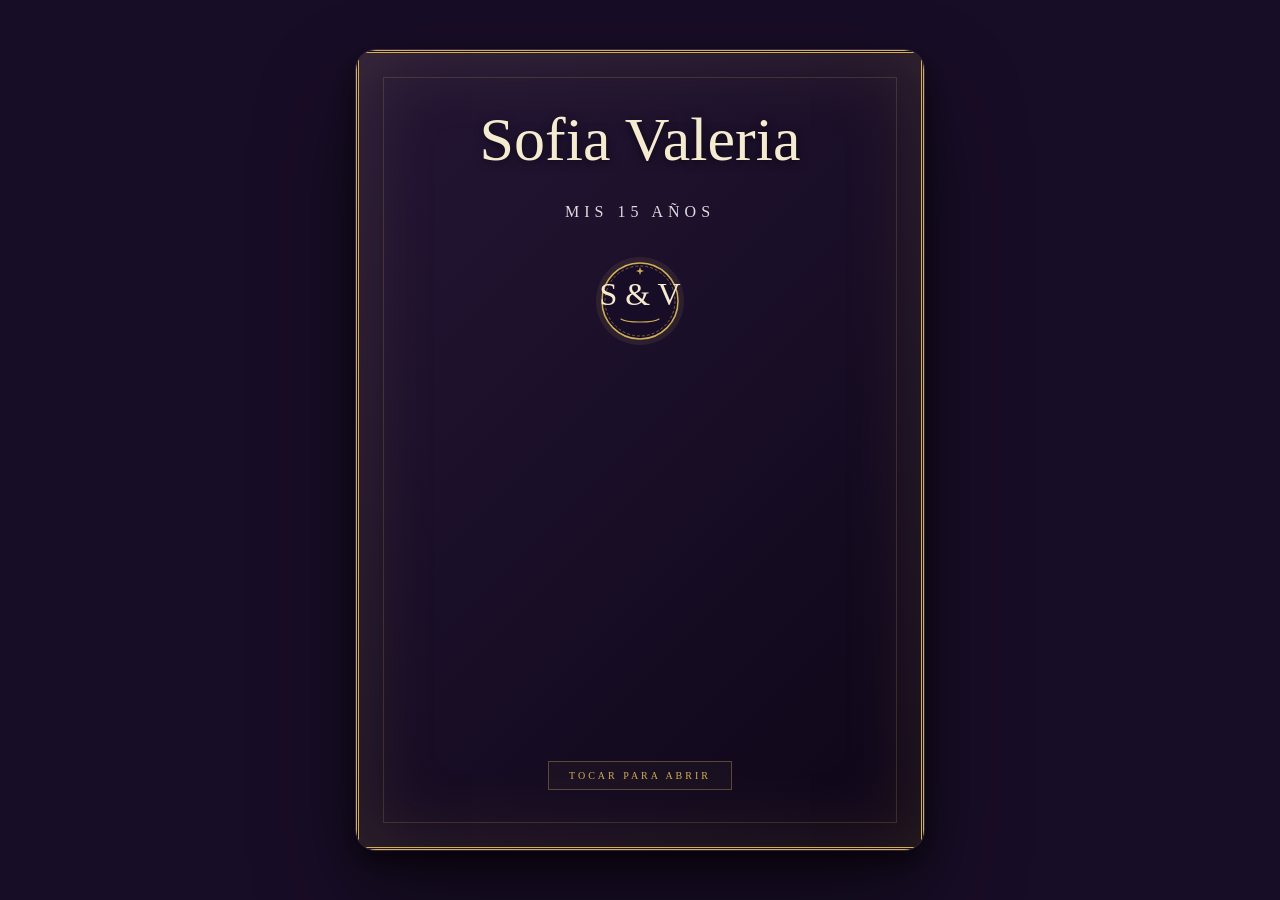
==== tarjeta.html @ 2994bbd8 "Add files via upload" ====
<!DOCTYPE html>
<html lang="es">
<head>
  <meta charset="UTF-8">
  <meta name="viewport" content="width=device-width, initial-scale=1.0, viewport-fit=cover">
  <title>Invitación D &amp; V</title>

  <style>
    *, *::before, *::after { box-sizing: border-box; margin: 0; padding: 0; }
    html, body { height: 100%; }

    body {
      min-height: 100dvh;
      display: flex;
      justify-content: center;
      align-items: center;
      background: #180d26;
      overflow: hidden;
      font-family: Georgia, serif;
      padding: env(safe-area-inset-top)
               env(safe-area-inset-right)
               env(safe-area-inset-bottom)
               env(safe-area-inset-left);
    }

    body::before {
      content: "";
      position: fixed;
      inset: -15%;
      background: url("tarjeta/tarjeta.png") center / cover no-repeat;
      filter: blur(45px) brightness(0.4) saturate(1.5);
      opacity: 0.5;
      z-index: 0;
    }

    .card {
      position: relative;
      z-index: 1;
      overflow: hidden;
      animation: cardIn 0.85s cubic-bezier(.22,.61,.36,1) both;
      aspect-ratio: 1240 / 1748;
      height: 100dvh;
      max-height: 100dvh;
      width: auto;
      max-width: 100vw;
      border-radius: 0;
      box-shadow: none;
    }

    @media (min-width: 600px) {
      .card {
        height: min(90dvh, 800px);
        max-width: min(90vw, 568px);
        border-radius: 20px;
        box-shadow:
          0 0 0 1px rgba(212,160,140,0.20),
          0 12px 30px rgba(0,0,0,0.60),
          0 50px 100px rgba(0,0,0,0.45);
      }
    }

    @media (max-height: 500px) and (orientation: landscape) {
      .card {
        height: 96dvh;
        border-radius: 10px;
        box-shadow: 0 4px 30px rgba(0,0,0,0.5);
      }
    }

    @keyframes cardIn {
      from { opacity: 0; transform: scale(0.94) translateY(16px); }
      to   { opacity: 1; transform: scale(1)    translateY(0); }
    }

    .card img {
      width: 100%;
      height: 100%;
      object-fit: contain;
      background: #07112b;
      display: block;
      transition: filter 0.9s ease, transform 0.9s ease;
      user-select: none;
      -webkit-user-drag: none;
    }

    .card.open img {
      filter: brightness(0.3) blur(6px);
      transform: scale(1.06);
    }

    video {
      position: absolute;
      inset: 0;
      width: 100%;
      height: 100%;
      object-fit: contain;
      background: #07112b;
      opacity: 0;
      transition: opacity 1.3s ease;
      pointer-events: none;
    }
    .card.open video { opacity: 1; }

    .btn {
      position: absolute;
      inset: 0;
      background: transparent;
      border: none;
      cursor: pointer;
      -webkit-tap-highlight-color: transparent;
    }
    .btn:focus-visible {
      outline: 2px solid rgba(255,200,180,0.5);
      outline-offset: -8px;
    }

    .ripple {
      position: absolute;
      border-radius: 50%;
      background: rgba(255, 190, 160, 0.28);
      transform: scale(0);
      animation: rippleAnim 0.75s linear forwards;
      pointer-events: none;
    }
    @keyframes rippleAnim {
      to { transform: scale(4.5); opacity: 0; }
    }

    /* ── Nombre del invitado flotante ── */
    .nombre-tag {
      position: absolute;
      bottom: 24px;
      left: 0; right: 0;
      text-align: center;
      font-family: 'Great Vibes', cursive, Georgia, serif;
      font-size: clamp(22px, 6vw, 38px);
      color: rgba(255,255,255,0.85);
      text-shadow: 0 2px 12px rgba(0,0,0,0.6);
      letter-spacing: 1px;
      pointer-events: none;
      opacity: 0;
      transform: translateY(8px);
      transition: opacity 1s ease 0.5s, transform 1s ease 0.5s;
      z-index: 2;
    }
    /* Se hace visible junto con la card */
    .nombre-tag.show {
      opacity: 1;
      transform: translateY(0);
    }
    /* Se oculta cuando se abre */
    .card.open .nombre-tag {
      opacity: 0;
      transition: opacity 0.4s ease;
    }

    /* ── Royal envelope fallback design ── */
    .card-fallback {
      position: absolute;
      inset: 0;
      background: linear-gradient(135deg, #241635 0%, #0e0618 100%);
      display: flex;
      flex-direction: column;
      align-items: center;
      justify-content: center;
      padding: 24px;
      text-align: center;
      z-index: 1;
      border: 3px double #d0af58;
      box-shadow: inset 0 0 80px rgba(208, 175, 88, 0.15);
      transition: filter 0.9s ease, transform 0.9s ease;
    }
    .card.open .card-fallback {
      filter: brightness(0.2) blur(8px);
      transform: scale(1.08);
    }
    .card-fallback-inner {
      border: 1px solid rgba(208, 175, 88, 0.18);
      padding: 32px 16px;
      height: 100%;
      width: 100%;
      display: flex;
      flex-direction: column;
      align-items: center;
      justify-content: center;
      box-sizing: border-box;
    }
    .cf-names {
      font-family: 'Great Vibes', cursive, Georgia, serif;
      font-weight: 400;
      font-size: clamp(48px, 12vw, 78px);
      color: #f4ebd0;
      text-shadow: 0 2px 10px rgba(0, 0, 0, 0.6);
      line-height: .95;
      margin-bottom: 12px;
    }
    .cf-amp {
      font-family: 'Great Vibes', cursive, Georgia, serif;
      font-size: clamp(32px, 6vw, 44px);
      color: #d0af58;
      display: block;
      margin: -4px 0;
    }
    .cf-title {
      font-family: Georgia, serif;
      font-size: clamp(13px, 3vw, 16px);
      letter-spacing: 5px;
      text-transform: uppercase;
      color: #ffffff;
      margin: 20px 0 40px;
      opacity: 0.85;
    }
    .cf-seal {
      width: 100px;
      height: 100px;
      margin-bottom: 24px;
      animation: pulseSeal 2s ease-in-out infinite;
    }
    @keyframes pulseSeal {
      0%, 100% { transform: scale(1); filter: drop-shadow(0 0 4px rgba(208, 175, 88, 0.3)); }
      50% { transform: scale(1.06); filter: drop-shadow(0 0 16px rgba(208, 175, 88, 0.6)); }
    }
    .cf-cta {
      font-family: Georgia, serif;
      font-size: 10px;
      letter-spacing: 3px;
      color: #d0af58;
      text-transform: uppercase;
      border: 1px solid rgba(208, 175, 88, 0.35);
      padding: 8px 20px;
      background: rgba(208,175,88,0.03);
      margin-top: auto;
    }
  </style>

  <!-- Fuente script para el nombre (misma que index.html) -->
  <link href="https://fonts.googleapis.com/css2 family=Great Vibes&amp;display=swap" rel="stylesheet">
</head>
<body>

  <div class="card" id="card">

    <!-- Fallback envelope displayed dynamically if image file is transparent, empty or fails -->
    <div class="card-fallback" id="card-fallback">
      <div class="card-fallback-inner">
        <h1 class="cf-names" style="font-size: clamp(38px, 10vw, 62px); margin-bottom: 24px;">
          Sofia Valeria
        </h1>
        <p class="cf-title" style="margin-top: 10px; margin-bottom: 30px;">Mis 15 Años</p>
        
        <!-- Beautiful pulsing wax seal SVG -->
        <div class="cf-seal">
          <svg viewBox="0 0 200 200" fill="none" xmlns="http://www.w3.org/2000/svg" style="width: 100%; height: 100%;">
            <path d="M100 12 C51 12, 12 51, 12 100 C12 149, 51 188, 100 188 C149 188, 188 149, 188 100 C188 51, 149 12, 100 12 Z" fill="#d0af58" opacity="0.1" />
            <circle cx="100" cy="100" r="76" stroke="#d0af58" stroke-width="3" fill="#180d26" />
            <circle cx="100" cy="100" r="70" stroke="#d0af58" stroke-width="1" stroke-dasharray="6 4" />
            <text x="100" y="108" font-family="'Great Vibes', cursive, Georgia, serif" font-size="64" fill="#f4ebd0" text-anchor="middle">S &amp; V</text>
            <path d="M62 136 C72 144, 128 144, 138 136" stroke="#d0af58" stroke-width="2.2" stroke-linecap="round" />
            <path d="M100 32 L102 38 L108 40 L102 42 L100 48 L98 42 L92 40 L98 38 Z" fill="#d0af58" />
          </svg>
        </div>

        <div class="cf-cta">Tocar Para Abrir</div>
      </div>
    </div>

    <!-- Fallback check overlay: if image exists, image fits cleanly on top -->
    <img src="tarjeta/tarjeta.png" alt="Invitación Sofia Valeria" draggable="false" id="tarjeta-img" style="position: absolute; inset:0; z-index: 2;">

    <video id="video" playsinline preload="metadata">
      <source src="tarjeta/tarjeta.mp4" type="video/mp4">
    </video>

    <!-- Nombre del invitado sobre la tarjeta -->
    <div class="nombre-tag" id="nombre-tag"></div>

    <button class="btn" id="btn" aria-label="Abrir invitación" style="z-index: 3;"></button>

  </div>

  <script>
    /* ── 1. Leer los parámetros de la URL ── */
    const params  = new URLSearchParams(window.location.search);
    const familia = params.get("familia") || "";
    const pases   = params.get("pases")   || "1";

    /* ── 2. Mostrar nombre del invitado en la tarjeta ── */
    const tag = document.getElementById("nombre-tag");
    if (familia) {
      tag.textContent = familia;
      /* pequeño delay para que aparezca suave tras la animación de entrada */
      setTimeout(() => tag.classList.add("show"), 600);
    }

    /* ── 3. Construir la URL de destino CON los parámetros ── */
    const destino = "index.html?familia=" + encodeURIComponent(familia)
                                + "&pases=" + encodeURIComponent(pases);

    /* ── 4. Lógica del botón ── */
    const card  = document.getElementById("card");
    const video = document.getElementById("video");
    const btn   = document.getElementById("btn");
    const tImg  = document.getElementById("tarjeta-img");

    /* Hide image overlay if file is empty / broken */
    tImg.addEventListener("error", () => {
      tImg.style.display = "none";
    });
    // Double check on load for empty file
    setTimeout(() => {
      if (tImg.complete && (tImg.naturalWidth === 0 || tImg.naturalHeight === 0)) {
        tImg.style.display = "none";
      }
    }, 400);

    let isTransitioning = false;

    btn.addEventListener("click", function(e) {
      if (isTransitioning) return;
      isTransitioning = true;

      /* Ripple */
      const rect = card.getBoundingClientRect();
      const size = Math.max(rect.width, rect.height) * 0.65;
      const rpl  = document.createElement("span");
      rpl.className = "ripple";
      Object.assign(rpl.style, {
        width:  size + "px",
        height: size + "px",
        left:   (e.clientX - rect.left  - size / 2) + "px",
        top:    (e.clientY - rect.top   - size / 2) + "px",
        zIndex: "4"
      });
      card.appendChild(rpl);
      setTimeout(() => rpl.remove(), 800);

      /* Abrir tarjeta y reproducir vídeo si es válido */
      card.classList.add("open");
      
      let playTriggered = false;
      video.play()
        .then(() => { playTriggered = true; })
        .catch(() => {});

      /* ── Redirigir CONSERVANDO familia y pases con tiempo dinámico inteligente ── */
      setTimeout(() => {
        window.location.href = destino;
      }, playTriggered ? 4800 : 1300); //snappy transition if no video can play!
    });
  </script>

</body>
</html>
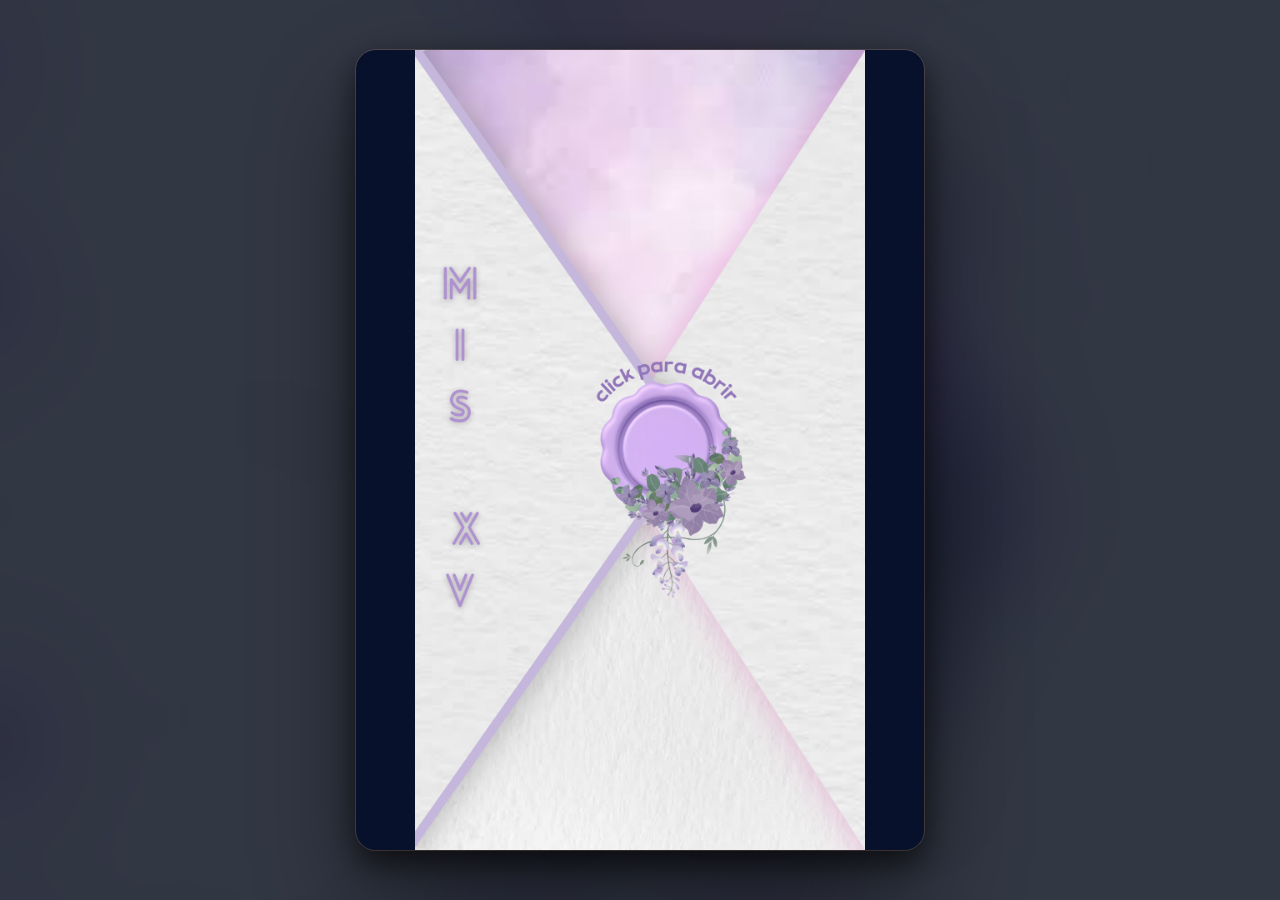
==== commit 726c7890: "version2" ====
--- a/tarjeta.html
+++ b/tarjeta.html
@@ -3,7 +3,7 @@
 <head>
   <meta charset="UTF-8">
   <meta name="viewport" content="width=device-width, initial-scale=1.0, viewport-fit=cover">
-  <title>Invitación D &amp; V</title>
+  <title>Invitación Mis XV años</title>
 
   <style>
     *, *::before, *::after { box-sizing: border-box; margin: 0; padding: 0; }
@@ -14,7 +14,7 @@
       display: flex;
       justify-content: center;
       align-items: center;
-      background: #180d26;
+      background: #07112b;
       overflow: hidden;
       font-family: Georgia, serif;
       padding: env(safe-area-inset-top)
@@ -153,119 +153,16 @@
       opacity: 0;
       transition: opacity 0.4s ease;
     }
-
-    /* ── Royal envelope fallback design ── */
-    .card-fallback {
-      position: absolute;
-      inset: 0;
-      background: linear-gradient(135deg, #241635 0%, #0e0618 100%);
-      display: flex;
-      flex-direction: column;
-      align-items: center;
-      justify-content: center;
-      padding: 24px;
-      text-align: center;
-      z-index: 1;
-      border: 3px double #d0af58;
-      box-shadow: inset 0 0 80px rgba(208, 175, 88, 0.15);
-      transition: filter 0.9s ease, transform 0.9s ease;
-    }
-    .card.open .card-fallback {
-      filter: brightness(0.2) blur(8px);
-      transform: scale(1.08);
-    }
-    .card-fallback-inner {
-      border: 1px solid rgba(208, 175, 88, 0.18);
-      padding: 32px 16px;
-      height: 100%;
-      width: 100%;
-      display: flex;
-      flex-direction: column;
-      align-items: center;
-      justify-content: center;
-      box-sizing: border-box;
-    }
-    .cf-names {
-      font-family: 'Great Vibes', cursive, Georgia, serif;
-      font-weight: 400;
-      font-size: clamp(48px, 12vw, 78px);
-      color: #f4ebd0;
-      text-shadow: 0 2px 10px rgba(0, 0, 0, 0.6);
-      line-height: .95;
-      margin-bottom: 12px;
-    }
-    .cf-amp {
-      font-family: 'Great Vibes', cursive, Georgia, serif;
-      font-size: clamp(32px, 6vw, 44px);
-      color: #d0af58;
-      display: block;
-      margin: -4px 0;
-    }
-    .cf-title {
-      font-family: Georgia, serif;
-      font-size: clamp(13px, 3vw, 16px);
-      letter-spacing: 5px;
-      text-transform: uppercase;
-      color: #ffffff;
-      margin: 20px 0 40px;
-      opacity: 0.85;
-    }
-    .cf-seal {
-      width: 100px;
-      height: 100px;
-      margin-bottom: 24px;
-      animation: pulseSeal 2s ease-in-out infinite;
-    }
-    @keyframes pulseSeal {
-      0%, 100% { transform: scale(1); filter: drop-shadow(0 0 4px rgba(208, 175, 88, 0.3)); }
-      50% { transform: scale(1.06); filter: drop-shadow(0 0 16px rgba(208, 175, 88, 0.6)); }
-    }
-    .cf-cta {
-      font-family: Georgia, serif;
-      font-size: 10px;
-      letter-spacing: 3px;
-      color: #d0af58;
-      text-transform: uppercase;
-      border: 1px solid rgba(208, 175, 88, 0.35);
-      padding: 8px 20px;
-      background: rgba(208,175,88,0.03);
-      margin-top: auto;
-    }
   </style>
 
   <!-- Fuente script para el nombre (misma que index.html) -->
-  <link href="https://fonts.googleapis.com/css2 family=Great Vibes&amp;display=swap" rel="stylesheet">
+  <link href="https://fonts.googleapis.com/css2?family=Great+Vibes&display=swap" rel="stylesheet">
 </head>
 <body>
 
   <div class="card" id="card">
 
-    <!-- Fallback envelope displayed dynamically if image file is transparent, empty or fails -->
-    <div class="card-fallback" id="card-fallback">
-      <div class="card-fallback-inner">
-        <h1 class="cf-names" style="font-size: clamp(38px, 10vw, 62px); margin-bottom: 24px;">
-          Sofia Valeria
-        </h1>
-        <p class="cf-title" style="margin-top: 10px; margin-bottom: 30px;">Mis 15 Años</p>
-        
-        <!-- Beautiful pulsing wax seal SVG -->
-        <div class="cf-seal">
-          <svg viewBox="0 0 200 200" fill="none" xmlns="http://www.w3.org/2000/svg" style="width: 100%; height: 100%;">
-            <path d="M100 12 C51 12, 12 51, 12 100 C12 149, 51 188, 100 188 C149 188, 188 149, 188 100 C188 51, 149 12, 100 12 Z" fill="#d0af58" opacity="0.1" />
-            <circle cx="100" cy="100" r="76" stroke="#d0af58" stroke-width="3" fill="#180d26" />
-            <circle cx="100" cy="100" r="70" stroke="#d0af58" stroke-width="1" stroke-dasharray="6 4" />
-            <text x="100" y="108" font-family="'Great Vibes', cursive, Georgia, serif" font-size="64" fill="#f4ebd0" text-anchor="middle">S &amp; V</text>
-            <path d="M62 136 C72 144, 128 144, 138 136" stroke="#d0af58" stroke-width="2.2" stroke-linecap="round" />
-            <path d="M100 32 L102 38 L108 40 L102 42 L100 48 L98 42 L92 40 L98 38 Z" fill="#d0af58" />
-          </svg>
-        </div>
-
-        <div class="cf-cta">Tocar Para Abrir</div>
-      </div>
-    </div>
-
-    <!-- Fallback check overlay: if image exists, image fits cleanly on top -->
-    <img src="tarjeta/tarjeta.png" alt="Invitación Sofia Valeria" draggable="false" id="tarjeta-img" style="position: absolute; inset:0; z-index: 2;">
+    <img src="tarjeta/tarjeta.png" alt="Invitación Mis XV años" draggable="false">
 
     <video id="video" playsinline preload="metadata">
       <source src="tarjeta/tarjeta.mp4" type="video/mp4">
@@ -274,50 +171,34 @@
     <!-- Nombre del invitado sobre la tarjeta -->
     <div class="nombre-tag" id="nombre-tag"></div>
 
-    <button class="btn" id="btn" aria-label="Abrir invitación" style="z-index: 3;"></button>
+    <button class="btn" id="btn" aria-label="Abrir invitación"></button>
 
   </div>
 
   <script>
     /* ── 1. Leer los parámetros de la URL ── */
-    const params  = new URLSearchParams(window.location.search);
-    const familia = params.get("familia") || "";
-    const pases   = params.get("pases")   || "1";
+    const params    = new URLSearchParams(window.location.search);
+    const invitados = params.get("invitados") || "";
+    const pases     = params.get("pases")     || "1";
 
     /* ── 2. Mostrar nombre del invitado en la tarjeta ── */
     const tag = document.getElementById("nombre-tag");
-    if (familia) {
-      tag.textContent = familia;
+    if (invitados) {
+      tag.textContent = invitados;
       /* pequeño delay para que aparezca suave tras la animación de entrada */
       setTimeout(() => tag.classList.add("show"), 600);
     }
 
     /* ── 3. Construir la URL de destino CON los parámetros ── */
-    const destino = "index.html?familia=" + encodeURIComponent(familia)
-                                + "&pases=" + encodeURIComponent(pases);
+    const destino = "index.html?invitados=" + encodeURIComponent(invitados)
+                                  + "&pases=" + encodeURIComponent(pases);
 
     /* ── 4. Lógica del botón ── */
     const card  = document.getElementById("card");
     const video = document.getElementById("video");
     const btn   = document.getElementById("btn");
-    const tImg  = document.getElementById("tarjeta-img");
-
-    /* Hide image overlay if file is empty / broken */
-    tImg.addEventListener("error", () => {
-      tImg.style.display = "none";
-    });
-    // Double check on load for empty file
-    setTimeout(() => {
-      if (tImg.complete && (tImg.naturalWidth === 0 || tImg.naturalHeight === 0)) {
-        tImg.style.display = "none";
-      }
-    }, 400);
-
-    let isTransitioning = false;
 
     btn.addEventListener("click", function(e) {
-      if (isTransitioning) return;
-      isTransitioning = true;
 
       /* Ripple */
       const rect = card.getBoundingClientRect();
@@ -328,26 +209,21 @@
         width:  size + "px",
         height: size + "px",
         left:   (e.clientX - rect.left  - size / 2) + "px",
-        top:    (e.clientY - rect.top   - size / 2) + "px",
-        zIndex: "4"
+        top:    (e.clientY - rect.top   - size / 2) + "px"
       });
       card.appendChild(rpl);
       setTimeout(() => rpl.remove(), 800);
 
-      /* Abrir tarjeta y reproducir vídeo si es válido */
+      /* Abrir tarjeta y reproducir vídeo */
       card.classList.add("open");
-      
-      let playTriggered = false;
-      video.play()
-        .then(() => { playTriggered = true; })
-        .catch(() => {});
-
-      /* ── Redirigir CONSERVANDO familia y pases con tiempo dinámico inteligente ── */
+      video.play().catch(() => {});
+
+      /* ── Redirigir CONSERVANDO invitados y pases ── */
       setTimeout(() => {
         window.location.href = destino;
-      }, playTriggered ? 4800 : 1300); //snappy transition if no video can play!
+      }, 5000);
     });
   </script>
 
 </body>
-</html>+</html>
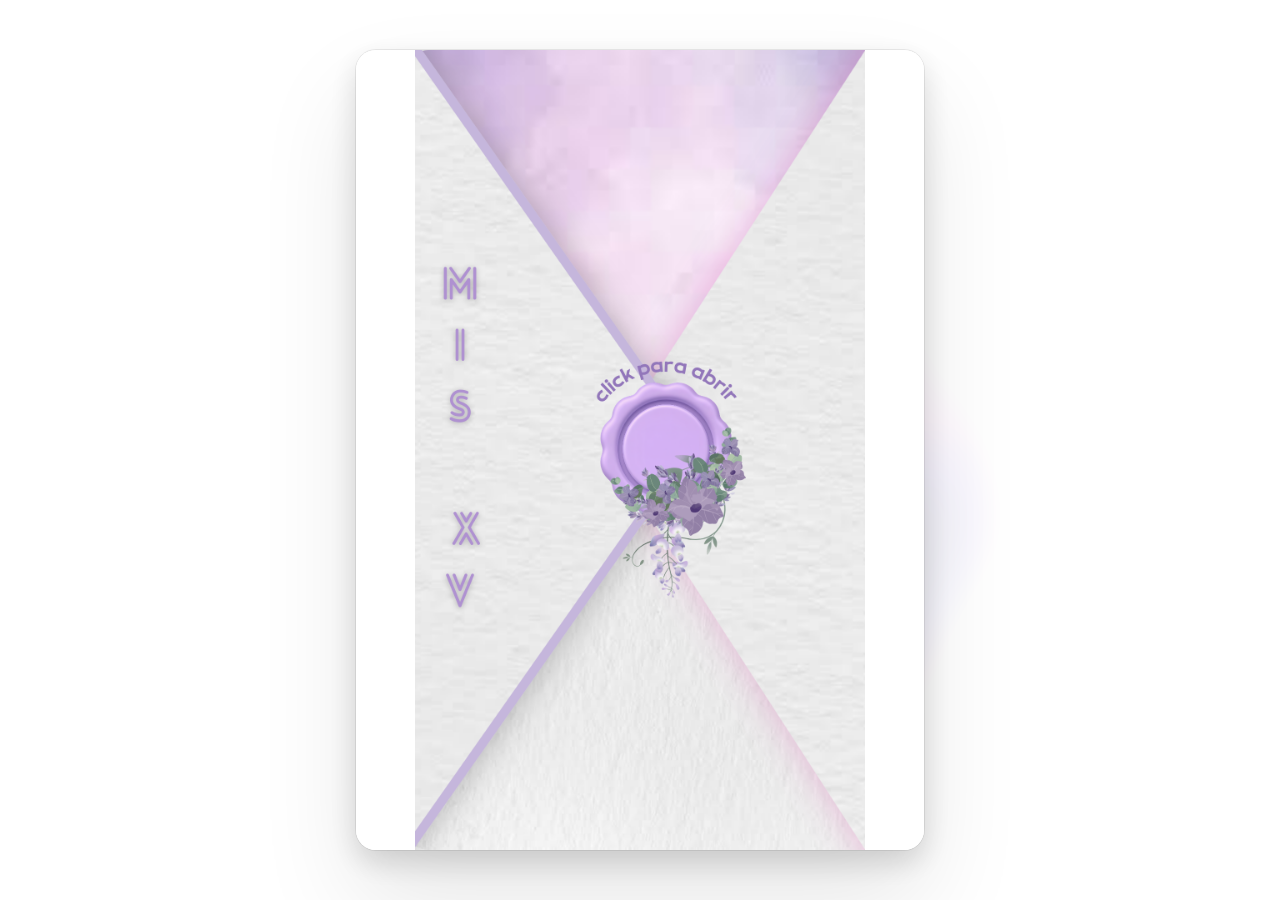
==== commit eafb5ea6: "Refactor styles for invitation card and elements Updated background color and filter effects for the" ====
--- a/tarjeta.html
+++ b/tarjeta.html
@@ -14,7 +14,7 @@
       display: flex;
       justify-content: center;
       align-items: center;
-      background: #07112b;
+      background: #ffffff;
       overflow: hidden;
       font-family: Georgia, serif;
       padding: env(safe-area-inset-top)
@@ -28,8 +28,8 @@
       position: fixed;
       inset: -15%;
       background: url("tarjeta/tarjeta.png") center / cover no-repeat;
-      filter: blur(45px) brightness(0.4) saturate(1.5);
-      opacity: 0.5;
+      filter: blur(45px) brightness(1.4) saturate(1.1);
+      opacity: 0.25;
       z-index: 0;
     }
 
@@ -53,9 +53,9 @@
         max-width: min(90vw, 568px);
         border-radius: 20px;
         box-shadow:
-          0 0 0 1px rgba(212,160,140,0.20),
-          0 12px 30px rgba(0,0,0,0.60),
-          0 50px 100px rgba(0,0,0,0.45);
+          0 0 0 1px rgba(0,0,0,0.08),
+          0 12px 30px rgba(0,0,0,0.15),
+          0 50px 100px rgba(0,0,0,0.10);
       }
     }
 
@@ -63,7 +63,7 @@
       .card {
         height: 96dvh;
         border-radius: 10px;
-        box-shadow: 0 4px 30px rgba(0,0,0,0.5);
+        box-shadow: 0 4px 30px rgba(0,0,0,0.12);
       }
     }
 
@@ -76,7 +76,7 @@
       width: 100%;
       height: 100%;
       object-fit: contain;
-      background: #07112b;
+      background: #ffffff;
       display: block;
       transition: filter 0.9s ease, transform 0.9s ease;
       user-select: none;
@@ -84,7 +84,7 @@
     }
 
     .card.open img {
-      filter: brightness(0.3) blur(6px);
+      filter: brightness(1.05) blur(6px);
       transform: scale(1.06);
     }
 
@@ -94,7 +94,7 @@
       width: 100%;
       height: 100%;
       object-fit: contain;
-      background: #07112b;
+      background: #ffffff;
       opacity: 0;
       transition: opacity 1.3s ease;
       pointer-events: none;
@@ -110,14 +110,14 @@
       -webkit-tap-highlight-color: transparent;
     }
     .btn:focus-visible {
-      outline: 2px solid rgba(255,200,180,0.5);
+      outline: 2px solid rgba(140,110,189,0.5);
       outline-offset: -8px;
     }
 
     .ripple {
       position: absolute;
       border-radius: 50%;
-      background: rgba(255, 190, 160, 0.28);
+      background: rgba(140, 110, 189, 0.20);
       transform: scale(0);
       animation: rippleAnim 0.75s linear forwards;
       pointer-events: none;
@@ -126,20 +126,20 @@
       to { transform: scale(4.5); opacity: 0; }
     }
 
-    /* ── Nombre del invitado flotante ── */
+    /* ── Nombre del invitado flotante (arriba) ── */
     .nombre-tag {
       position: absolute;
-      bottom: 24px;
+      top: 24px;
       left: 0; right: 0;
       text-align: center;
       font-family: 'Great Vibes', cursive, Georgia, serif;
       font-size: clamp(22px, 6vw, 38px);
-      color: rgba(255,255,255,0.85);
-      text-shadow: 0 2px 12px rgba(0,0,0,0.6);
+      color: rgba(20,20,20,0.85);
+      text-shadow: 0 2px 10px rgba(255,255,255,0.7);
       letter-spacing: 1px;
       pointer-events: none;
       opacity: 0;
-      transform: translateY(8px);
+      transform: translateY(-8px);
       transition: opacity 1s ease 0.5s, transform 1s ease 0.5s;
       z-index: 2;
     }
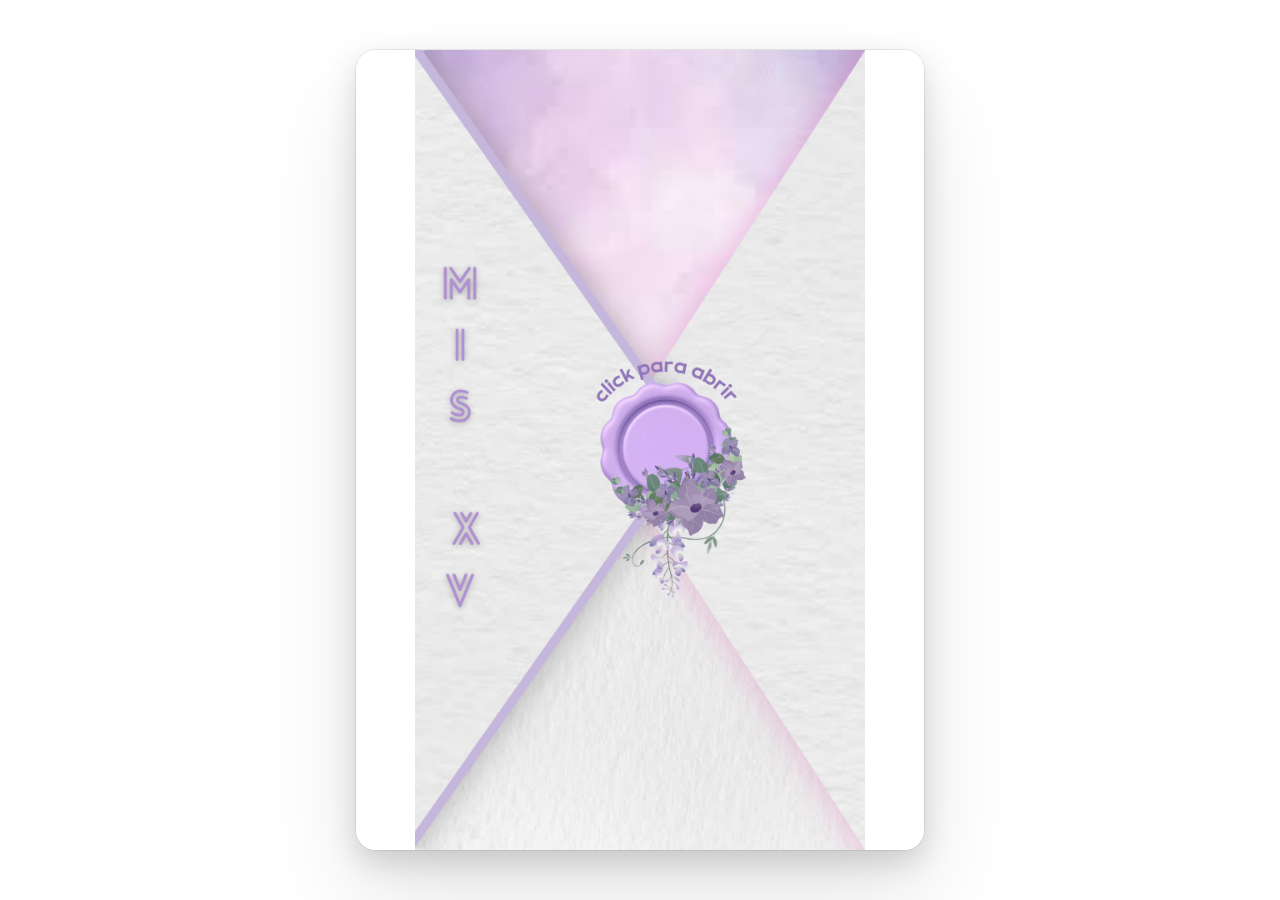
==== commit 8480f7c0: "Fix HTML formatting and clean up code" ====
--- a/tarjeta.html
+++ b/tarjeta.html
@@ -21,16 +21,6 @@
                env(safe-area-inset-right)
                env(safe-area-inset-bottom)
                env(safe-area-inset-left);
-    }
-
-    body::before {
-      content: "";
-      position: fixed;
-      inset: -15%;
-      background: url("tarjeta/tarjeta.png") center / cover no-repeat;
-      filter: blur(45px) brightness(1.4) saturate(1.1);
-      opacity: 0.25;
-      z-index: 0;
     }
 
     .card {
@@ -185,7 +175,6 @@
     const tag = document.getElementById("nombre-tag");
     if (invitados) {
       tag.textContent = invitados;
-      /* pequeño delay para que aparezca suave tras la animación de entrada */
       setTimeout(() => tag.classList.add("show"), 600);
     }
 
@@ -200,7 +189,6 @@
 
     btn.addEventListener("click", function(e) {
 
-      /* Ripple */
       const rect = card.getBoundingClientRect();
       const size = Math.max(rect.width, rect.height) * 0.65;
       const rpl  = document.createElement("span");
@@ -214,11 +202,9 @@
       card.appendChild(rpl);
       setTimeout(() => rpl.remove(), 800);
 
-      /* Abrir tarjeta y reproducir vídeo */
       card.classList.add("open");
       video.play().catch(() => {});
 
-      /* ── Redirigir CONSERVANDO invitados y pases ── */
       setTimeout(() => {
         window.location.href = destino;
       }, 5000);
